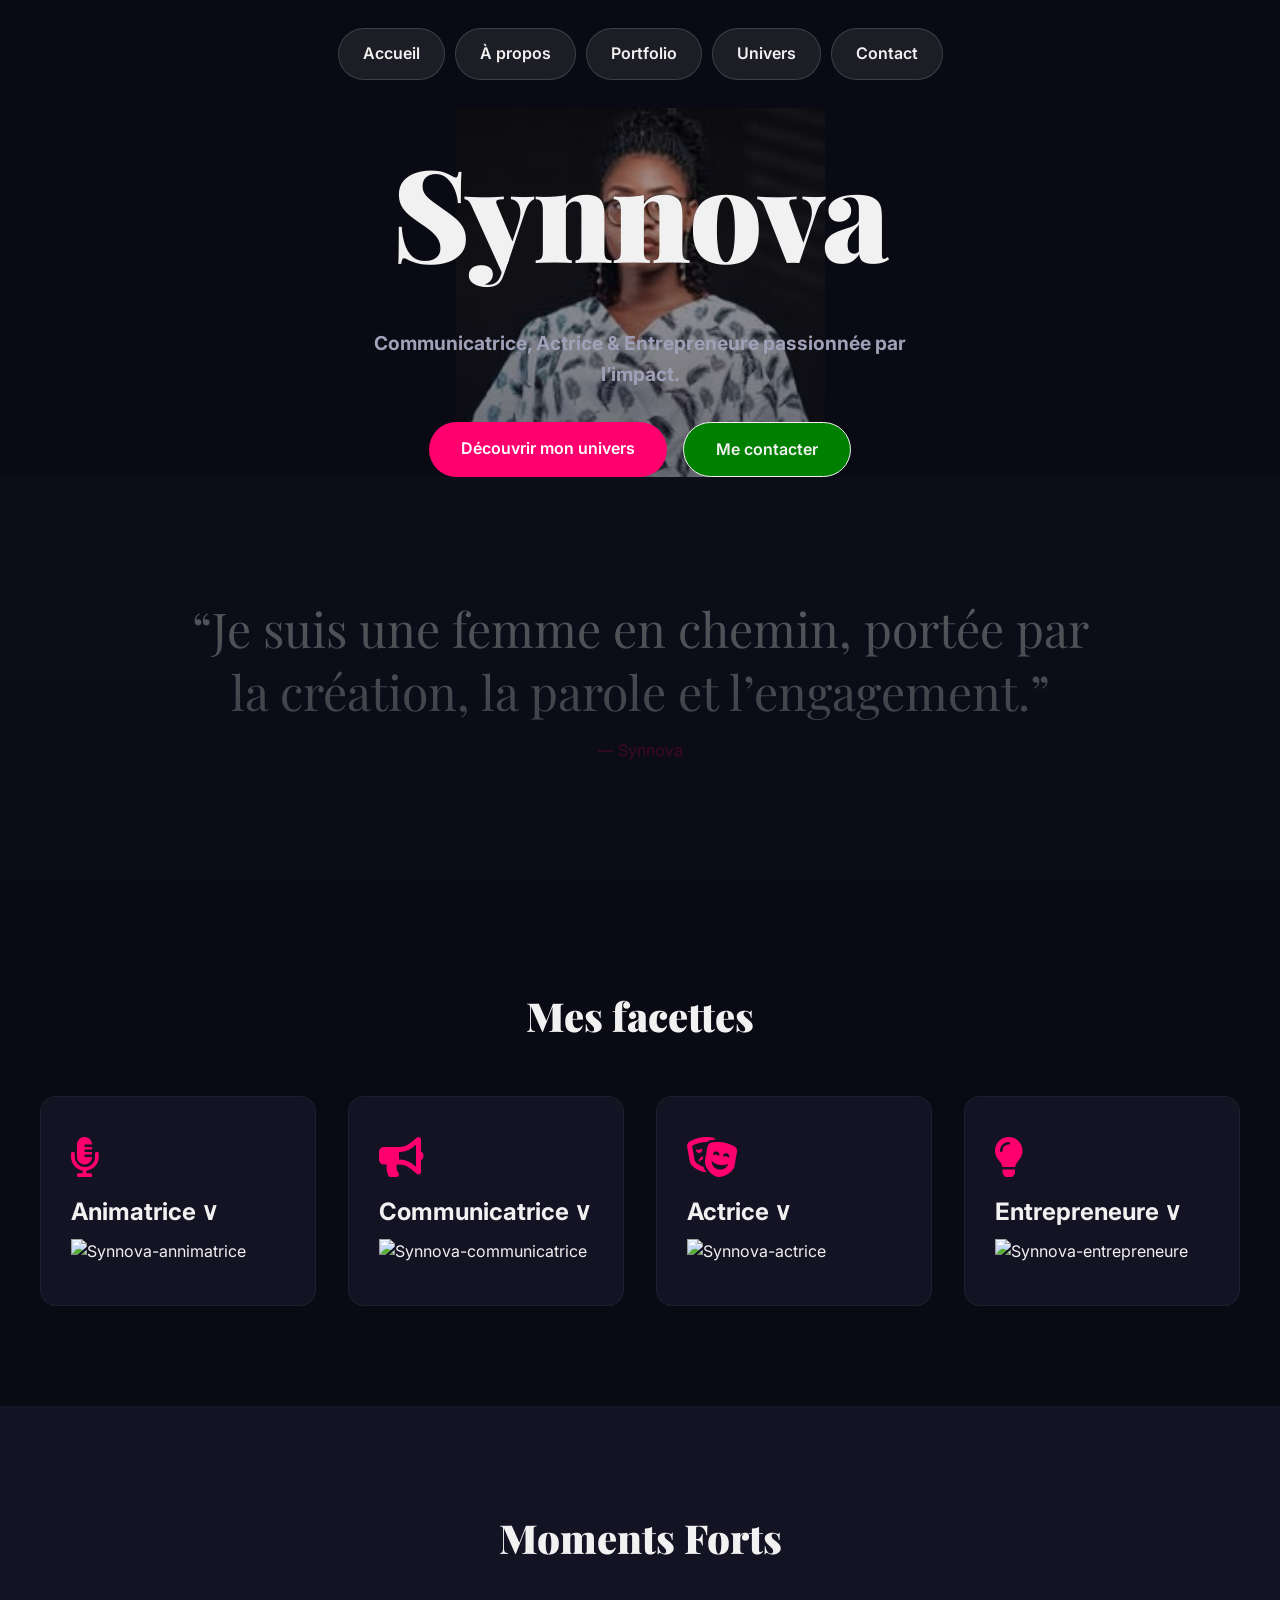
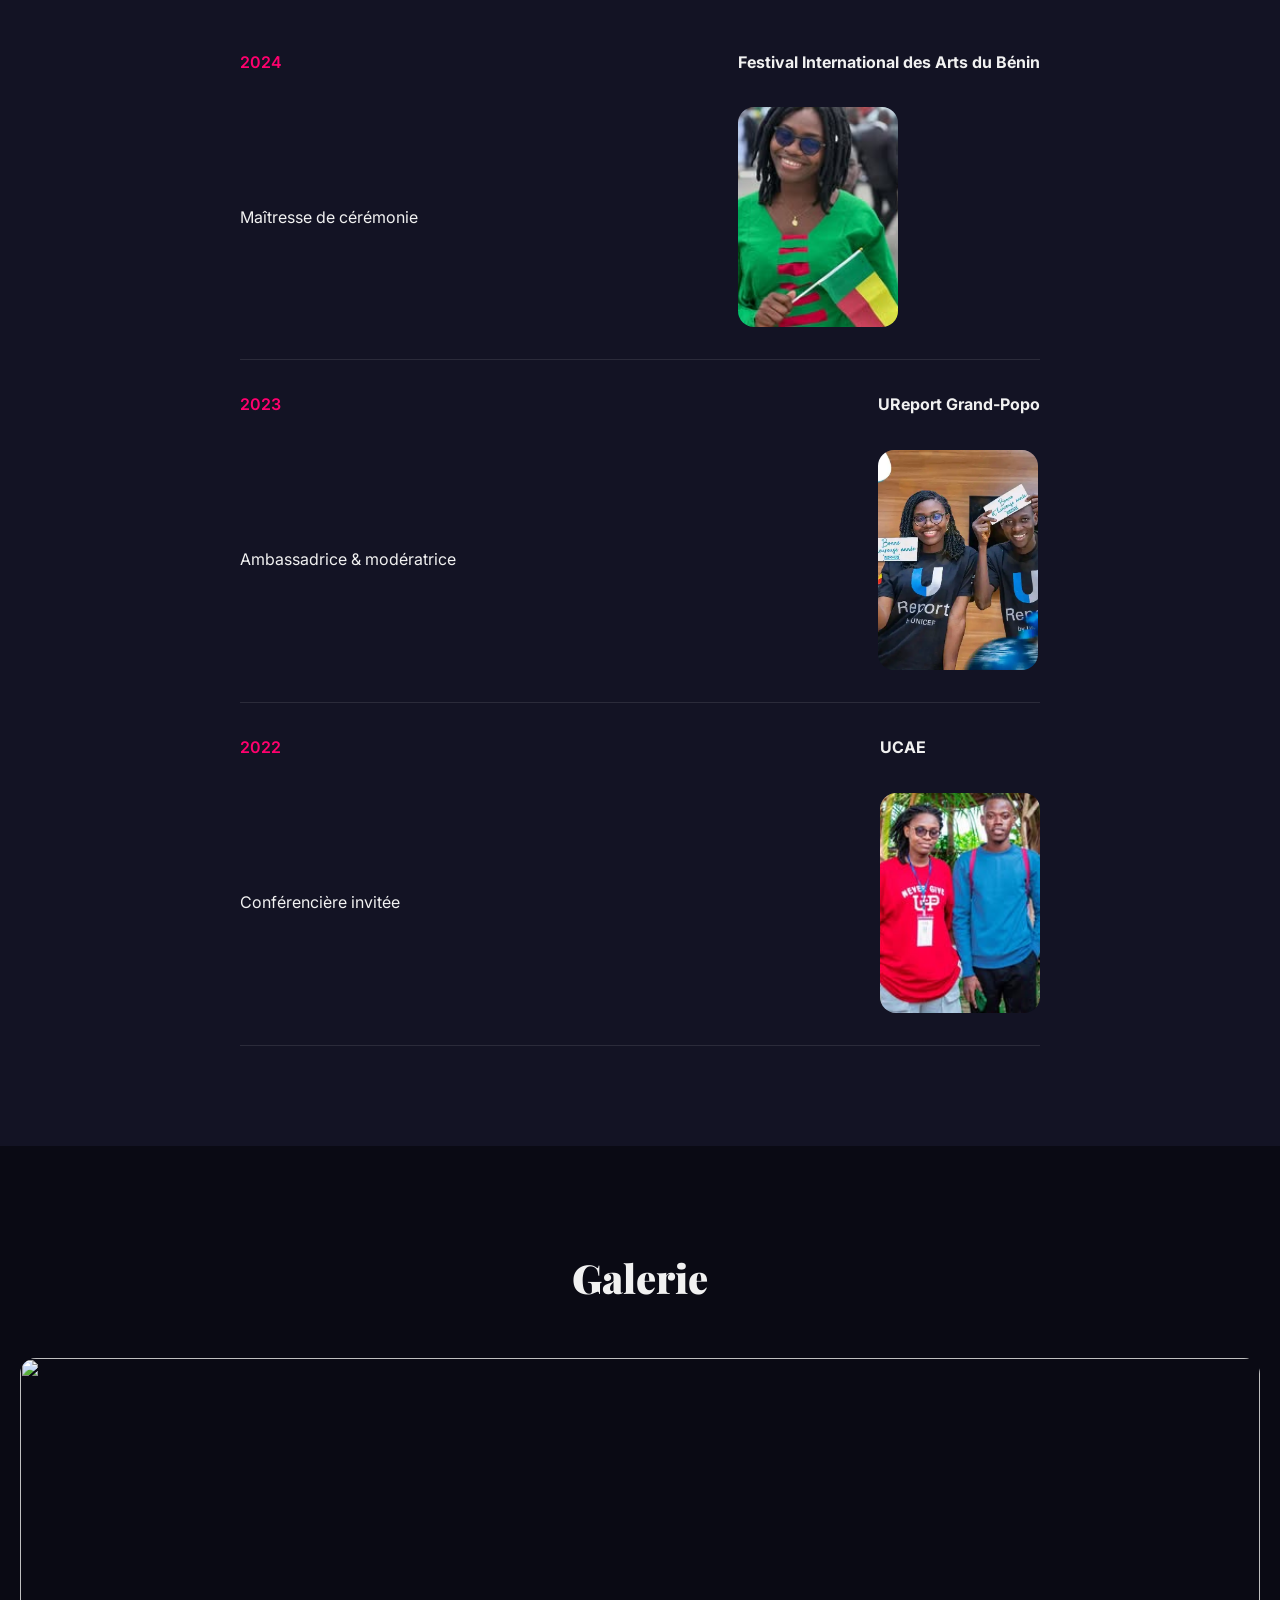
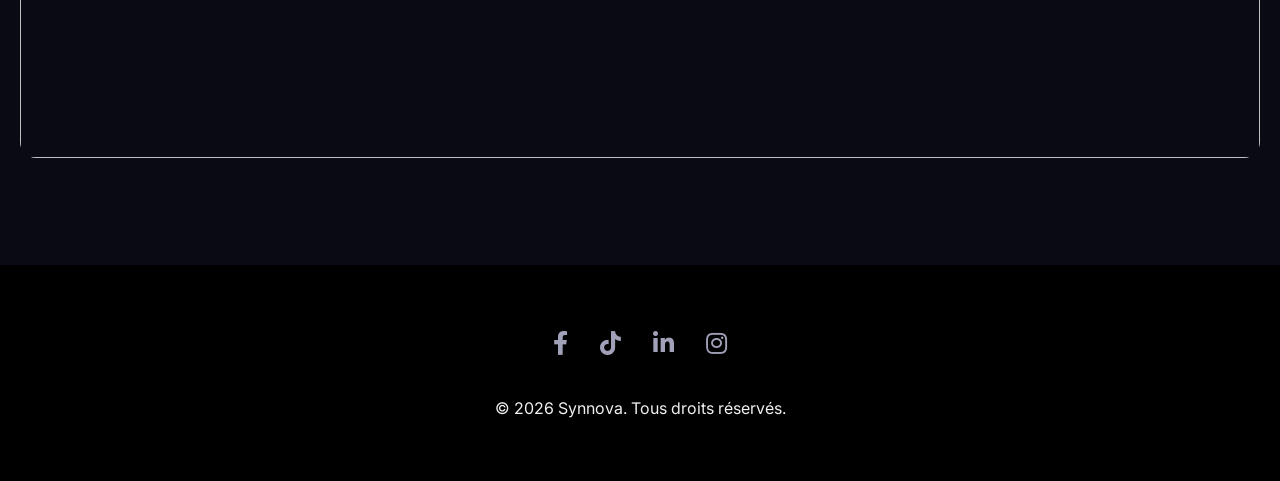
==== index.html @ b79b9e1b "dépot du site de synnova" ====
<!DOCTYPE html>
<html lang="fr">
<head>
  <meta charset="UTF-8">
  <meta name="viewport" content="width=device-width, initial-scale=1.0">
  <meta name="robots" content="index, follow" />
  <meta name="description" content="Synnova, communicatrice, actrice et entrepreneure. Animations, événements, cinéma et projets éco-responsables au Bénin." />
  <link rel="canonical" href="https://synnova.com/index.html" />
  <meta property="og:locale" content="fr_FR" />
  <meta property="og:type" content="website" />
  <meta property="og:title" content="Synnova - Accueil" />
  <meta property="og:description" content="Synnova, communicatrice, actrice et entrepreneure. Animations, événements, cinéma et projets éco-responsables au Bénin." />
  <meta property="og:url" content="https://synnova.com/index.html" />
  <meta property="og:image" content="https://synnova.com/images/6_black_dilue.jpg" />
  <meta property="og:site_name" content="Synnova" />
  <meta name="twitter:card" content="summary_large_image" />
  <meta name="twitter:title" content="Synnova - Accueil" />
  <meta name="twitter:description" content="Synnova, communicatrice, actrice et entrepreneure. Animations, événements, cinéma et projets éco-responsables au Bénin." />
  <meta name="twitter:image" content="https://synnova.com/images/6_black_dilue.jpg" />
  <title>Synnova - Accueil</title>
  <link rel="stylesheet" href="./styles/accueil.css">
  <link href="https://fonts.googleapis.com/css2?family=Playfair+Display:wght@700;900&family=Inter:wght@300;400;600&display=swap" rel="stylesheet">
  <link rel="stylesheet" href="https://cdnjs.cloudflare.com/ajax/libs/font-awesome/5.15.4/css/all.min.css">
</head>
<body class="page-accueil">

  <nav class="page-nav" aria-label="Navigation principale">
    <a href="index.html" class="nav-btn">Accueil</a>
    <a href="apropos.html" class="nav-btn">À propos</a>
    <a href="portfolio.html" class="nav-btn">Portfolio</a>
    <a href="univers.html" class="nav-btn">Univers</a>
    <a href="contact.html" class="nav-btn">Contact</a>
  </nav>

  <!-- Hero cinématique -->
  <section class="hero">
    <div class="hero-overlay"></div>
    <div class="hero-content">
      <h1 class="hero-nom">Synnova</h1>
      <p class="hero-bio"><b>Communicatrice, Actrice & Entrepreneure passionnée par l’impact.</b></p>
      <div class="hero-cta">
        <a href="#facettes" class="btn btn-primary">Découvrir mon univers</a>
        <a href="./contact.html" class="btn btn-secondary">Me contacter</a>
      </div>
    </div>
  </section>

  <!-- Citation signature -->
  <section class="citation">
    <blockquote>
      “Je suis une femme en chemin, portée par la création, la parole et l’engagement.”
    </blockquote>
    <cite>— Synnova</cite>
  </section>

  <!-- Facettes en aperçu -->
  <section class="facettes" id="facettes">
    <h2 class="section-titre">Mes facettes</h2>
    <div class="cards-container">
      <div class="card">
        <i class="fas fa-microphone-alt"></i>
        <h3 id="titre-anim">Animatrice    ∨</h3>
        <p id="para-anim"></p>
        <img id="image-anim" src="" alt="Synnova-annimatrice">
      </div>

      <div class="card">
        <i class="fas fa-bullhorn"></i>
        <h3 id="titre-com">Communicatrice    ∨</h3>
        <p id="para-com"></p>
        <img id="image-com" src="" alt="Synnova-communicatrice">
      </div>

      <div class="card">
        <i class="fas fa-theater-masks"></i>
        <h3 id="titre-actrice">Actrice     ∨</h3>
        <p id="para-actrice"></p>
        <img id="image-actrice" src="" alt="Synnova-actrice">
      </div>

      <div class="card">
        <i class="fas fa-lightbulb"></i>
        <h3 id="titre-entre">Entrepreneure    ∨</h3>
        <p id="para-entre"></p>
        <img id="image-entre" src="" alt="Synnova-entrepreneure">
      </div>
    </div>
  </section>

  <!-- Chiffres & moments forts -->
  <section class="moments">
    <h2 class="section-titre">Moments Forts</h2>
    <div class="moments-list">
      <div class="moment-item">
        <span class="moment-date">2024</span>
        <h4>Festival International des Arts du Bénin</h4>
        <p>Maîtresse de cérémonie</p>
        <img src="./images/145.jpg" alt="photo-Synnova" width="100px" height="200px">
      </div>
      <div class="moment-item">
        <span class="moment-date">2023</span>
        <h4>UReport Grand-Popo</h4>
        <p>Ambassadrice & modératrice</p>
        <img src="./images/1778773896151.webp" alt="photo-Synnova" width="100px" height="200px">
      </div>
      <div class="moment-item">
        <span class="moment-date">2022</span>
        <h4>UCAE</h4>
        <p>Conférencière invitée</p>
        <img src="./images/qsb.jpg" alt="photo-Synnova" width="100px" height="200px">
      </div>
    </div>
  </section>

  <!-- Galerie teaser -->
  <section class="galerie">
    <h2 class="section-titre">Galerie</h2>
    <img id="img-galerie" src="" alt="">
  </section>

  <!-- Footer + Réseaux sociaux -->
  <footer>
    <div class="socials">
      <a href="https://facebook.comsynnovalumiere" target="_blank"><i class="fab fa-facebook-f"></i></a>
      <a href="https://tiktok.com/@_synnova" target="_blank"><i class="fab fa-tiktok"></i></a>
      <a href="https://bj.linkedin.com/in/synnova-belvine-kybarance-tocloe" target="_blank"><i class="fab fa-linkedin-in"></i></a>
      <a href="https://instagram.com/_synnova" target="_blank"><i class="fab fa-instagram"></i></a>
    </div>
    <p>© 2026 Synnova. Tous droits réservés.</p>
  </footer>

  <script src="./scripts/accueil.js"></script>
</body>
</html>
---- styles/accueil.css ----
:root {
  --bg: #0a0a14;
  --bg-alt: #131324;
  --accent: #ff006e;
  --text: #f1f1f1;
  --text-muted: #a0a0b8;
  --vert: #008000;
}

* { margin: 0; padding: 0; box-sizing: border-box; }

html { scroll-behavior: smooth; }

body {
  background: var(--bg);
  color: var(--text);
  font-family: 'Inter', sans-serif;
  line-height: 1.6;
}

.section-titre {
  font-family: 'Playfair Display', serif;
  font-size: 2.5rem;
  text-align: center;
  margin-bottom: 3rem;
  font-weight: 900;
}

/* HERO */
.hero {
  height: auto;
  margin-top: 20px;
  background: url('../images/sy.jpg') center/contain;
  background-repeat: no-repeat;
  background-color: #0a0a14;
  display: flex;
  align-items: center;
  justify-content: center;
  text-align: center;
}

.hero-overlay {
  position: absolute;
  inset: 0;
  background: linear-gradient(180deg, rgba(10,10,20,0.2) 0%, rgba(10,10,20,0.9) 100%);
}

.hero-content {
  position: relative;
  z-index: 2;
  padding: 0 20px;
  animation: fadeUp 1s ease-out;
}

.hero-nom {
  font-family: 'Playfair Display', serif;
  font-size: clamp(3rem, 10vw, 8rem);
  font-weight: 900;
  letter-spacing: -2px;
  margin-bottom: 1rem;
}

.hero-bio {
  font-size: 1.2rem;
  color: var(--text-muted);
  max-width: 600px;
  margin: 0 auto 2rem;
}

.hero-cta { display: flex; gap: 1rem; justify-content: center; flex-wrap: wrap; }

.btn {
  padding: 14px 32px;
  border-radius: 50px;
  text-decoration: none;
  font-weight: 600;
  transition: all 0.3s ease;
}

.btn-primary { background: var(--accent); color: white; }
.btn-primary:hover { transform: translateY(-3px); box-shadow: 0 10px 20px rgba(255,0,110,0.3); }
.btn-secondary { background: var(--vert); border: 1px solid var(--text); color: var(--text); }
.btn-secondary:hover { background: var(--text); color: var(--bg); }

.page-nav {
  display: flex;
  flex-wrap: wrap;
  gap: 10px;
  justify-content: center;
  margin: 28px auto;
  padding: 0 16px;
  position: relative;
  z-index: 10;
}
.nav-btn {
  display: inline-flex;
  align-items: center;
  justify-content: center;
  padding: 12px 24px;
  border-radius: 999px;
  font-weight: 600;
  text-decoration: none;
  color: var(--text);
  background: rgba(255,255,255,.08);
  border: 1px solid rgba(255,255,255,.15);
  transition: transform .2s ease, background .2s ease, color .2s ease;
  cursor: pointer;
}
.nav-btn:hover { transform: translateY(-2px); background: rgba(255,255,255,.16); }

/* CITATION */
.citation {
  padding: 120px 20px;
  background: var(--bg-alt);
  text-align: center;
}

.citation blockquote {
  font-family: 'Playfair Display', serif;
  font-size: clamp(1.8rem, 4vw, 3rem);
  max-width: 900px;
  margin: 0 auto 1rem;
  line-height: 1.3;
}

.citation cite { color: var(--accent); font-style: normal; }

/* FACETTES */
.facettes { padding: 100px 20px; }

.cards-container {
  display: grid;
  grid-template-columns: repeat(auto-fit, minmax(250px, 1fr));
  gap: 2rem;
  max-width: 1200px;
  margin: 0 auto;
}

.card {
  display: flex;
  flex-direction: column;
  background: var(--bg-alt);
  padding: 40px 30px;
  border-radius: 16px;
  text-decoration: none;
  color: var(--text);
  border: 1px solid rgba(255,255,255,0.05);
  transition: all 0.3s ease;
}

.card:hover {
  transform: translateY(-10px);
  border-color: var(--accent);
  box-shadow: 0 20px 40px rgba(0,0,0,0.4);
}

.card i { font-size: 2.5rem; color: var(--accent); margin-bottom: 1rem; }
.card h3 { font-size: 1.5rem; margin-bottom: 0.5rem; }
.card p { color: var(--text-muted); }

/* MOMENTS FORTS */
.moments { padding: 100px 20px; background: var(--bg-alt); }

.moments-list { max-width: 800px; margin: 0 auto; }

.moment-item {
  display: grid;
  grid-template-columns: minmax(0, 1fr) auto;
  gap: 2rem;
  align-items: center;
  padding: 2rem 0;
  border-bottom: 1px solid rgba(255,255,255,0.1);
}

.moment-item img {
  width: 160px;
  height: 220px;
  object-fit: cover;
  border-radius: 16px;
}

.moment-date { color: var(--accent); font-weight: 600; }

/* GALERIE */
.galerie {
  padding: 100px 20px;
  text-align: center;
  overflow: hidden;
}

#img-galerie {
  width : 100%;
  height: 400px;
  object-fit: contain;
  
  border-radius: 16px;
}

/* FOOTER */
footer {
  padding: 60px 20px;
  text-align: center;
  background: #000;
}

.socials { display: flex; gap: 2rem; justify-content: center; margin-bottom: 2rem; }
.socials a { color: var(--text-muted); font-size: 1.5rem; transition: color 0.3s; }
.socials a:hover { color: var(--accent); }

/* ANIMATIONS */
@keyframes fadeUp {
  from { opacity: 0; transform: translateY(30px); }
  to { opacity: 1; transform: translateY(0); }
}

@keyframes bounce {
  0%, 20%, 50%, 80%, 100% { transform: translateX(-50%) translateY(0); }
  40% { transform: translateX(-50%) translateY(-10px); }
  60% { transform: translateX(-50%) translateY(-5px); }
}

/* RESPONSIVE */
@media (max-width: 768px) {
  .moment-item { grid-template-columns: 1fr; gap: 0.5rem; }
  .hero-cta { flex-direction: column; align-items: center; }
}
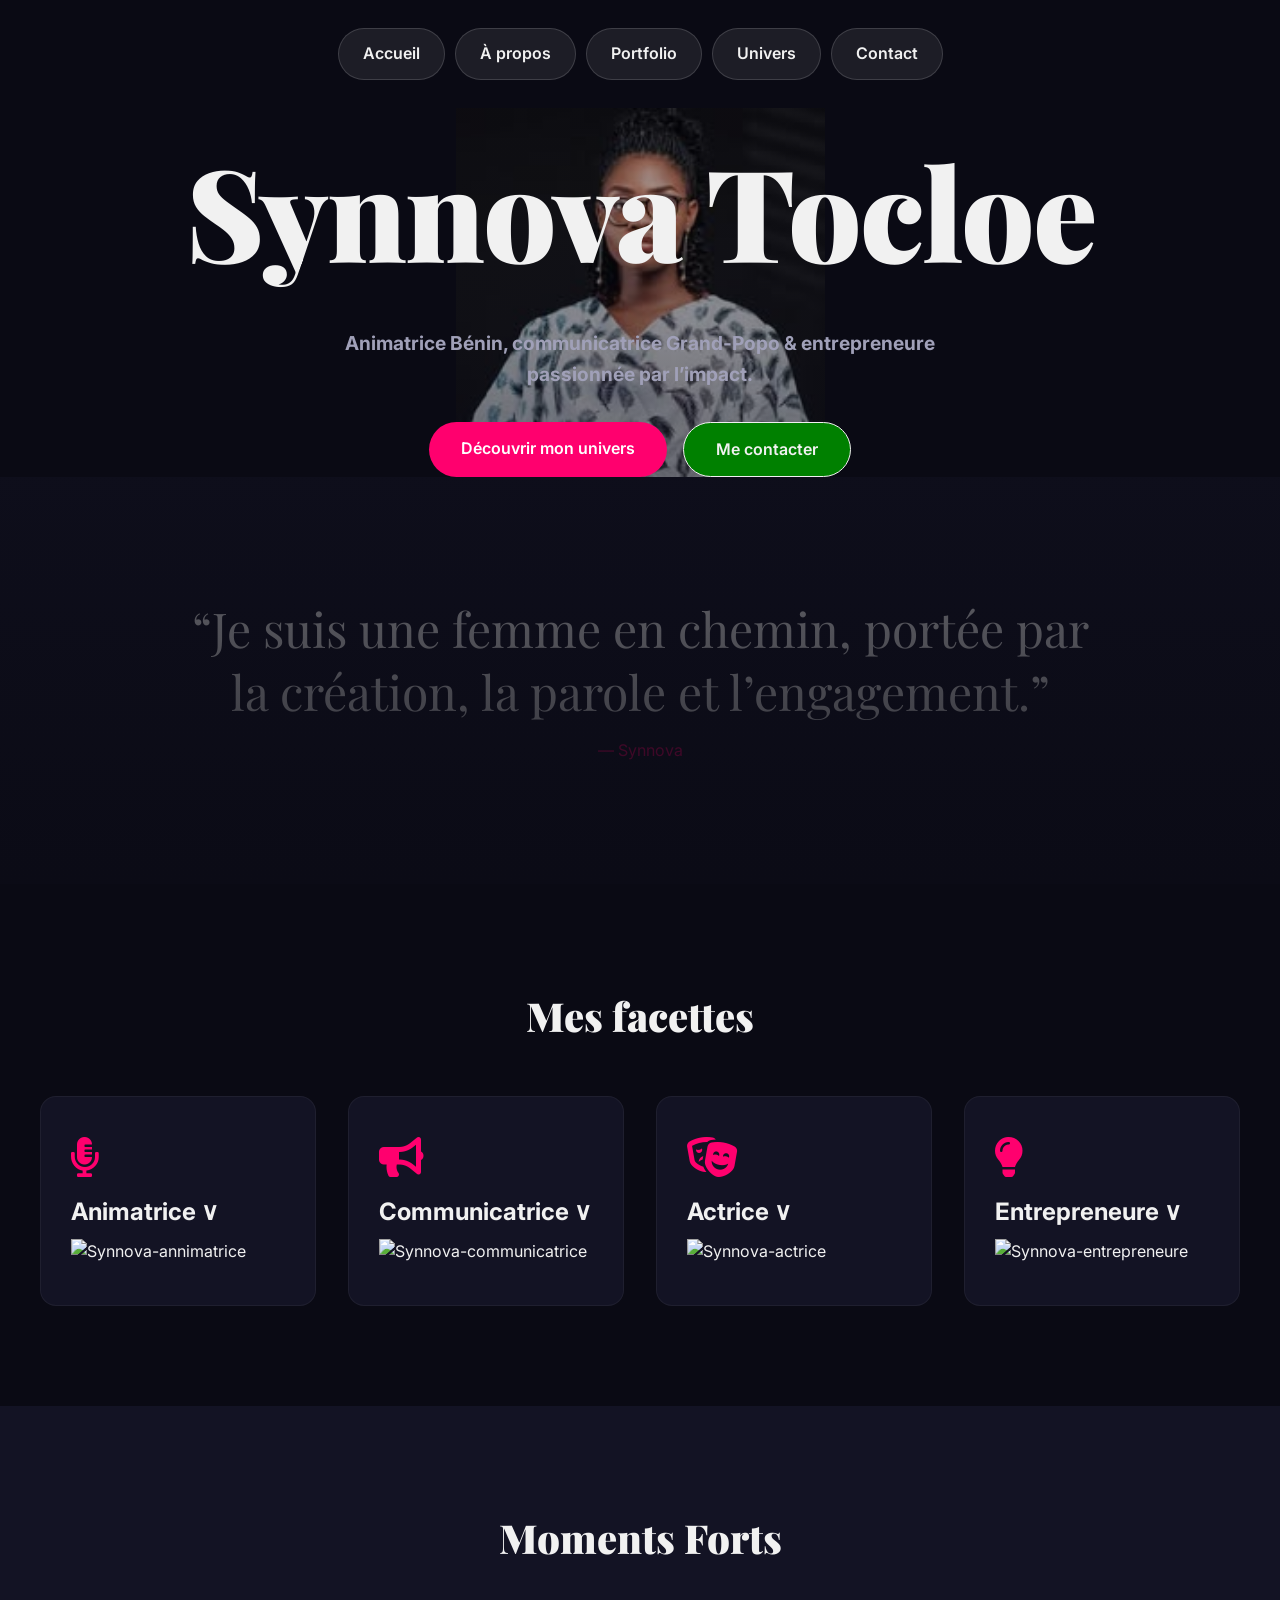
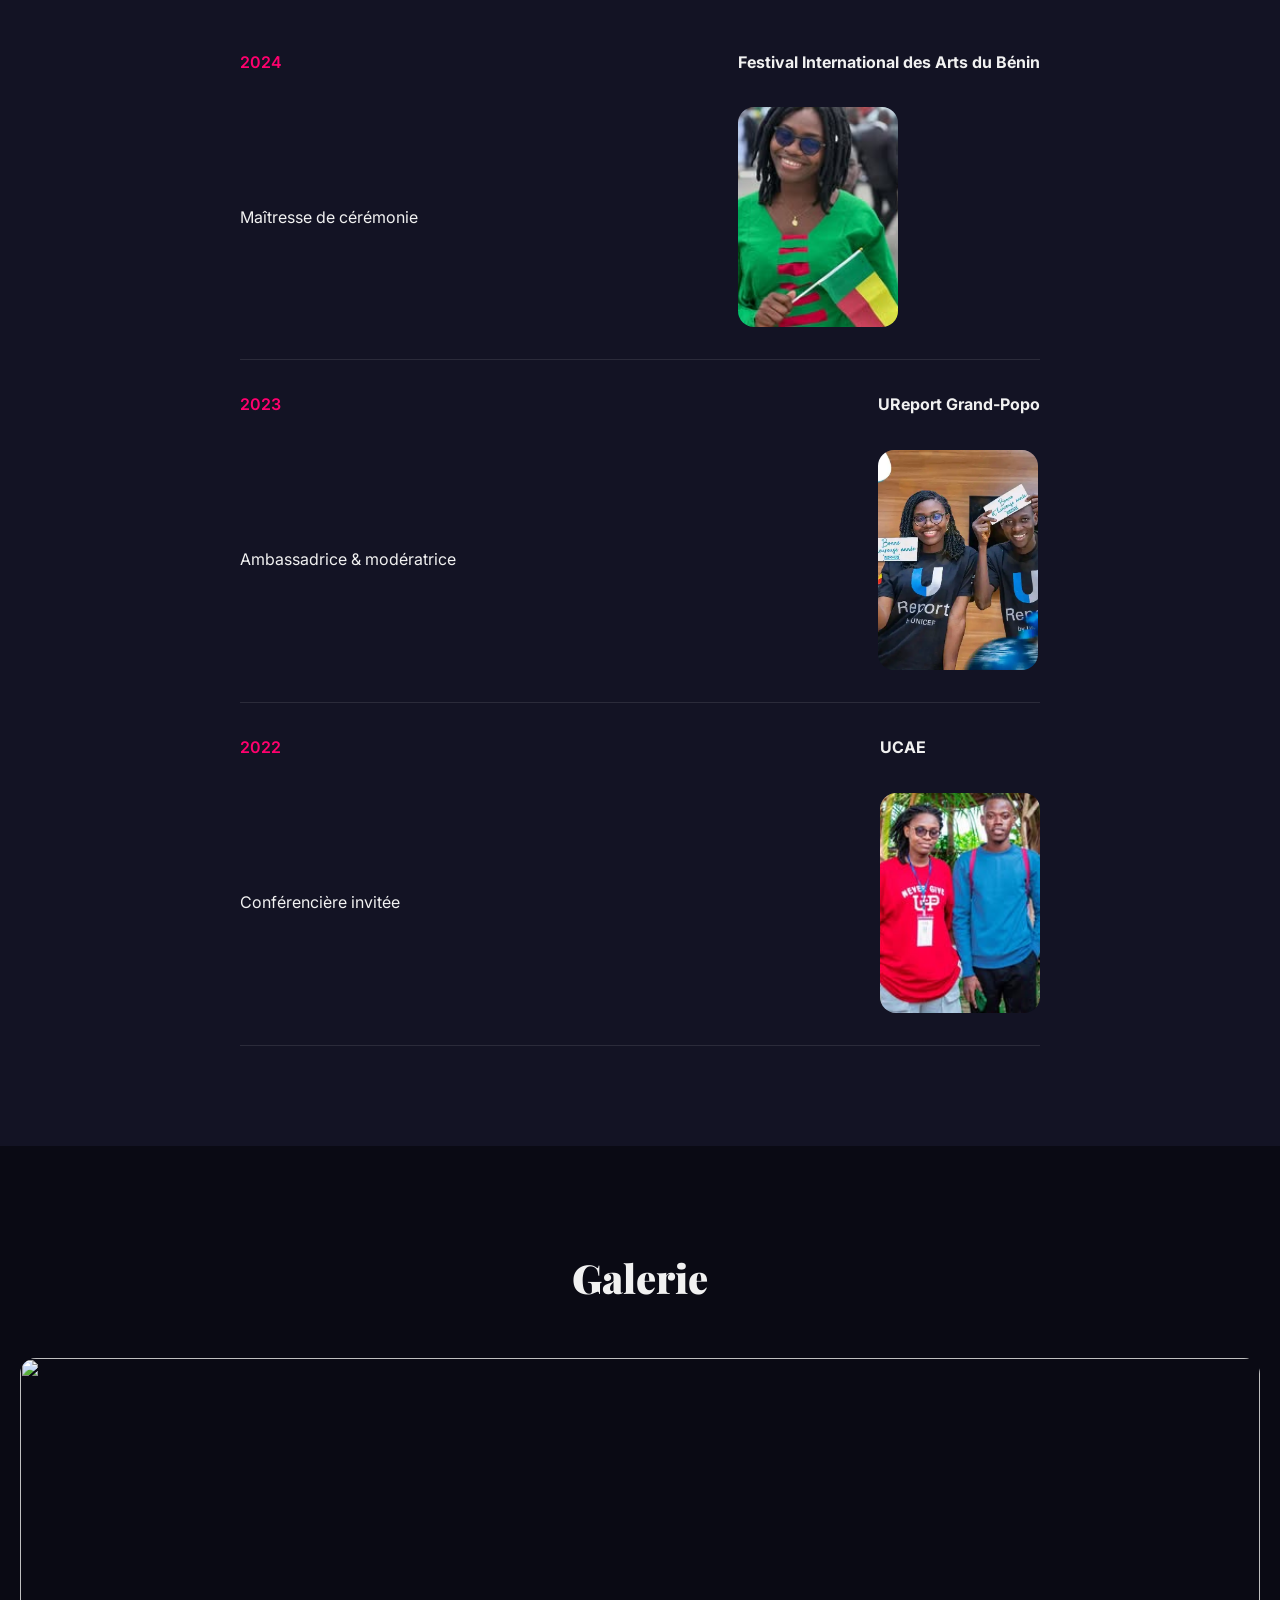
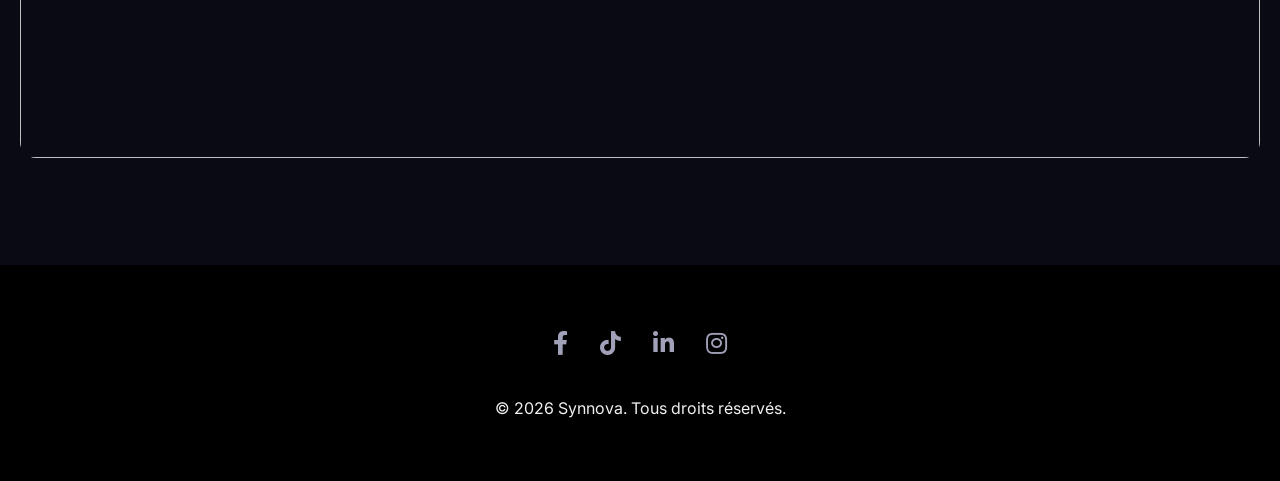
==== commit 5c83a32f: "première mise à jour des fichiers" ====
--- a/index.html
+++ b/index.html
@@ -4,20 +4,20 @@
   <meta charset="UTF-8">
   <meta name="viewport" content="width=device-width, initial-scale=1.0">
   <meta name="robots" content="index, follow" />
-  <meta name="description" content="Synnova, communicatrice, actrice et entrepreneure. Animations, événements, cinéma et projets éco-responsables au Bénin." />
+  <meta name="description" content="Synnova Tocloe, animatrice Bénin et communicatrice Grand-Popo. Animations, événements, cinéma et projets éco-responsables au Bénin." />
   <link rel="canonical" href="https://synnova.com/index.html" />
   <meta property="og:locale" content="fr_FR" />
   <meta property="og:type" content="website" />
-  <meta property="og:title" content="Synnova - Accueil" />
-  <meta property="og:description" content="Synnova, communicatrice, actrice et entrepreneure. Animations, événements, cinéma et projets éco-responsables au Bénin." />
+  <meta property="og:title" content="Synnova Tocloe - Animatrice Bénin" />
+  <meta property="og:description" content="Synnova Tocloe, animatrice Bénin et communicatrice Grand-Popo. Animations, événements, cinéma et projets éco-responsables au Bénin." />
   <meta property="og:url" content="https://synnova.com/index.html" />
   <meta property="og:image" content="https://synnova.com/images/6_black_dilue.jpg" />
   <meta property="og:site_name" content="Synnova" />
   <meta name="twitter:card" content="summary_large_image" />
-  <meta name="twitter:title" content="Synnova - Accueil" />
-  <meta name="twitter:description" content="Synnova, communicatrice, actrice et entrepreneure. Animations, événements, cinéma et projets éco-responsables au Bénin." />
+  <meta name="twitter:title" content="Synnova Tocloe - Animatrice Bénin" />
+  <meta name="twitter:description" content="Synnova Tocloe, animatrice Bénin et communicatrice Grand-Popo. Animations, événements, cinéma et projets éco-responsables au Bénin." />
   <meta name="twitter:image" content="https://synnova.com/images/6_black_dilue.jpg" />
-  <title>Synnova - Accueil</title>
+  <title>Synnova Tocloe - Animatrice Bénin</title>
   <link rel="stylesheet" href="./styles/accueil.css">
   <link href="https://fonts.googleapis.com/css2?family=Playfair+Display:wght@700;900&family=Inter:wght@300;400;600&display=swap" rel="stylesheet">
   <link rel="stylesheet" href="https://cdnjs.cloudflare.com/ajax/libs/font-awesome/5.15.4/css/all.min.css">
@@ -36,8 +36,8 @@
   <section class="hero">
     <div class="hero-overlay"></div>
     <div class="hero-content">
-      <h1 class="hero-nom">Synnova</h1>
-      <p class="hero-bio"><b>Communicatrice, Actrice & Entrepreneure passionnée par l’impact.</b></p>
+      <h1 class="hero-nom">Synnova Tocloe</h1>
+      <p class="hero-bio"><b>Animatrice Bénin, communicatrice Grand-Popo & entrepreneure passionnée par l’impact.</b></p>
       <div class="hero-cta">
         <a href="#facettes" class="btn btn-primary">Découvrir mon univers</a>
         <a href="./contact.html" class="btn btn-secondary">Me contacter</a>
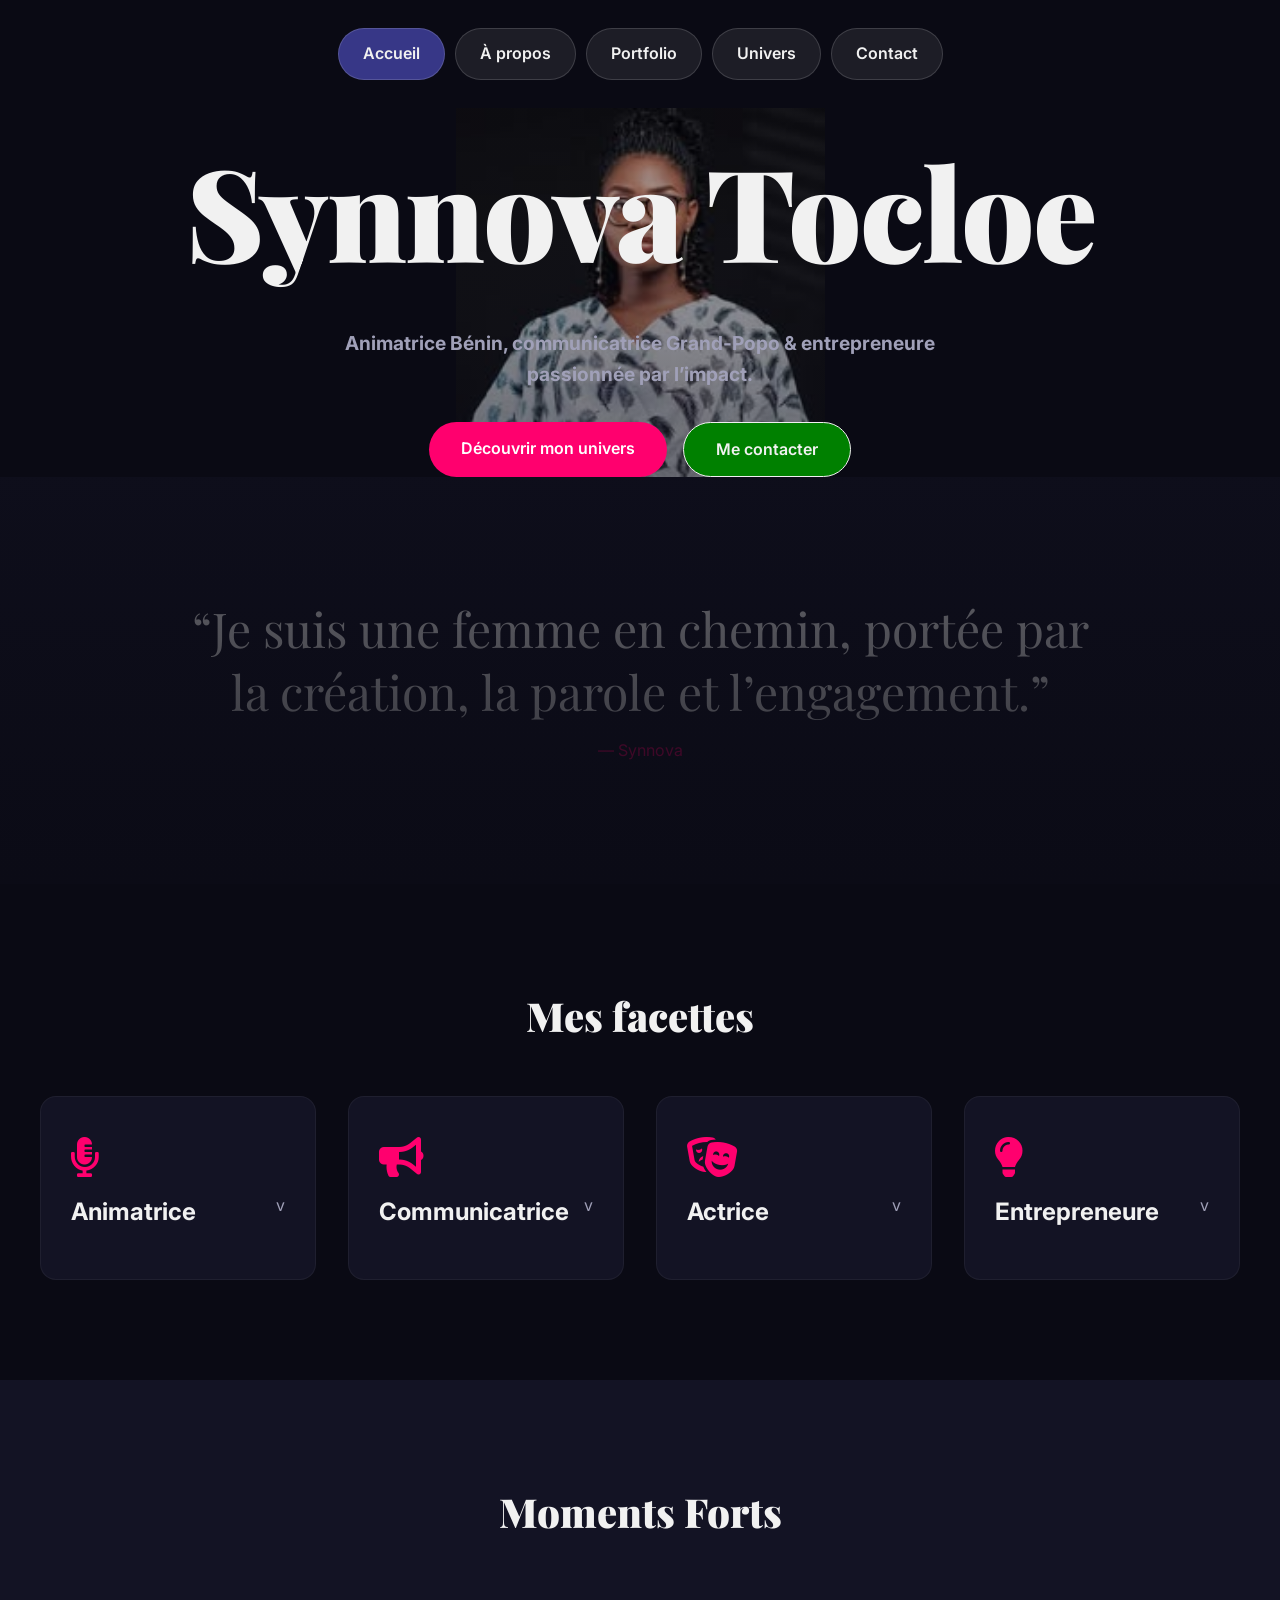
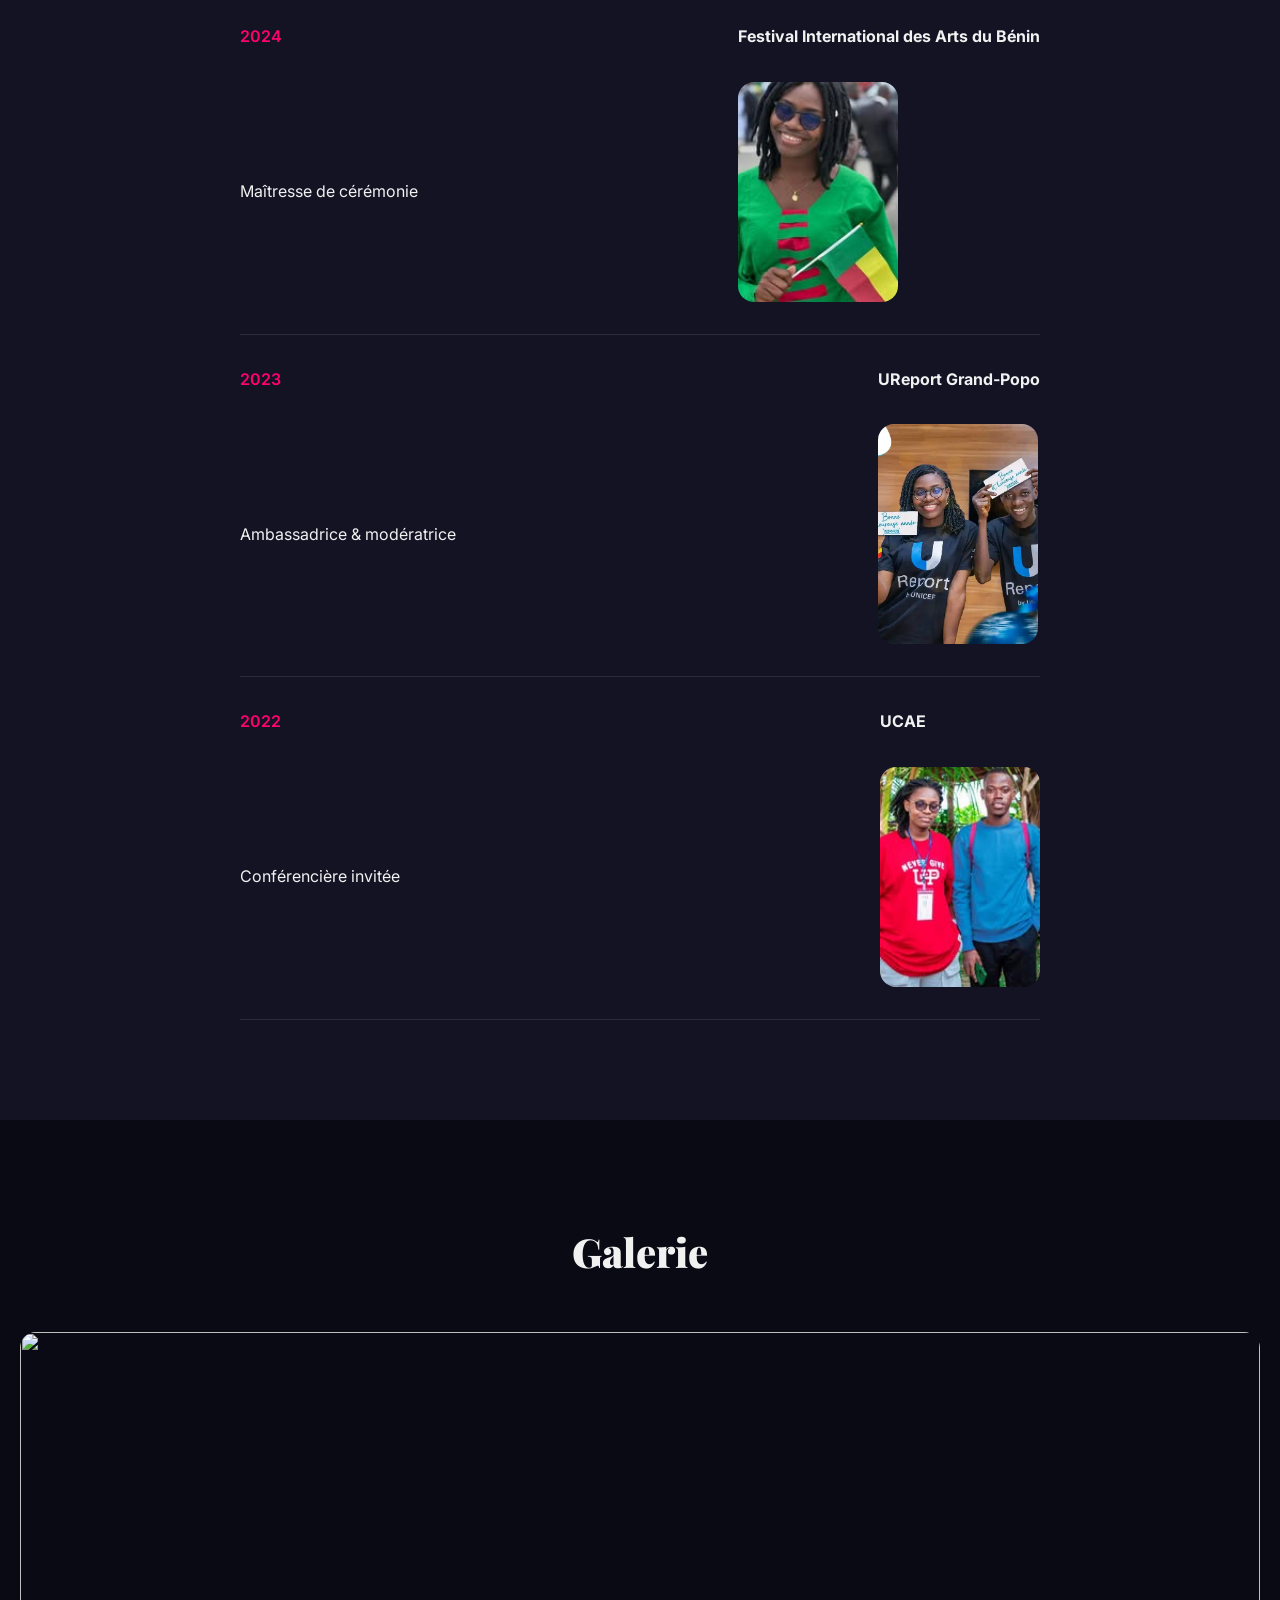
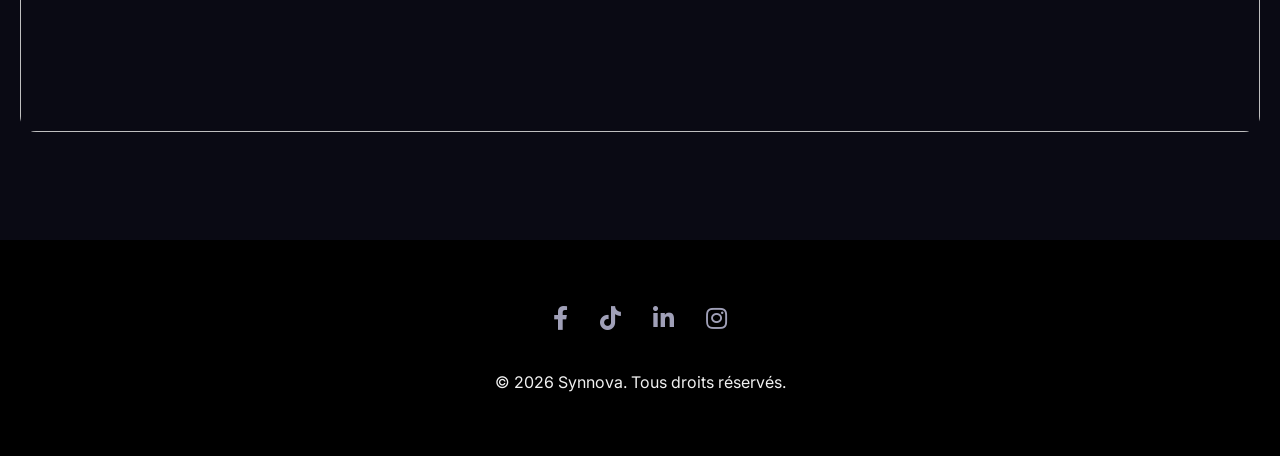
==== commit 8291a70d: "Nouvelle mise à jour" ====
--- a/index.html
+++ b/index.html
@@ -4,20 +4,20 @@
   <meta charset="UTF-8">
   <meta name="viewport" content="width=device-width, initial-scale=1.0">
   <meta name="robots" content="index, follow" />
-  <meta name="description" content="Synnova Tocloe, animatrice Bénin et communicatrice Grand-Popo. Animations, événements, cinéma et projets éco-responsables au Bénin." />
-  <link rel="canonical" href="https://synnova.com/index.html" />
+  <meta name="description" content="Synnova Tocloe" />
+  <link rel="canonical" href="https://synnovatocloe.netlify.app/index.html" />
   <meta property="og:locale" content="fr_FR" />
   <meta property="og:type" content="website" />
   <meta property="og:title" content="Synnova Tocloe - Animatrice Bénin" />
   <meta property="og:description" content="Synnova Tocloe, animatrice Bénin et communicatrice Grand-Popo. Animations, événements, cinéma et projets éco-responsables au Bénin." />
-  <meta property="og:url" content="https://synnova.com/index.html" />
-  <meta property="og:image" content="https://synnova.com/images/6_black_dilue.jpg" />
+  <meta property="og:url" content="https://synnovatocloe.netlify.app/index.html" />
+  <meta property="og:image" content="https://synnovatocloe.netlify.app/images/sy.jpg" />
   <meta property="og:site_name" content="Synnova" />
   <meta name="twitter:card" content="summary_large_image" />
   <meta name="twitter:title" content="Synnova Tocloe - Animatrice Bénin" />
   <meta name="twitter:description" content="Synnova Tocloe, animatrice Bénin et communicatrice Grand-Popo. Animations, événements, cinéma et projets éco-responsables au Bénin." />
-  <meta name="twitter:image" content="https://synnova.com/images/6_black_dilue.jpg" />
-  <title>Synnova Tocloe - Animatrice Bénin</title>
+  <meta name="twitter:image" content="https://synnovatocloe.netlify.app/images/sy.jpg" />
+  <title>Synnova Tocloe, Animatrice Bénin</title>
   <link rel="stylesheet" href="./styles/accueil.css">
   <link href="https://fonts.googleapis.com/css2?family=Playfair+Display:wght@700;900&family=Inter:wght@300;400;600&display=swap" rel="stylesheet">
   <link rel="stylesheet" href="https://cdnjs.cloudflare.com/ajax/libs/font-awesome/5.15.4/css/all.min.css">
@@ -25,7 +25,7 @@
 <body class="page-accueil">
 
   <nav class="page-nav" aria-label="Navigation principale">
-    <a href="index.html" class="nav-btn">Accueil</a>
+    <a href="index.html" class="nav-btn acc">Accueil</a>
     <a href="apropos.html" class="nav-btn">À propos</a>
     <a href="portfolio.html" class="nav-btn">Portfolio</a>
     <a href="univers.html" class="nav-btn">Univers</a>
@@ -59,30 +59,42 @@
     <div class="cards-container">
       <div class="card">
         <i class="fas fa-microphone-alt"></i>
-        <h3 id="titre-anim">Animatrice    ∨</h3>
+        <div class="cont">
+          <h3  class="coont1">Animatrice</h3>
+          <p class="cont2" id="titre-anim" >v</p>
+        </div>
         <p id="para-anim"></p>
-        <img id="image-anim" src="" alt="Synnova-annimatrice">
+        <img id="image-anim" src="" alt="Synnova-annimatrice" class="img">
       </div>
 
       <div class="card">
         <i class="fas fa-bullhorn"></i>
-        <h3 id="titre-com">Communicatrice    ∨</h3>
+        <div class="cont">
+          <h3  class="coont1">Communicatrice</h3>
+          <p class="cont2" id="titre-com" >v</p>
+        </div>
         <p id="para-com"></p>
-        <img id="image-com" src="" alt="Synnova-communicatrice">
+        <img id="image-com" src="" alt="Synnova-communicatrice" class="img">
       </div>
 
       <div class="card">
         <i class="fas fa-theater-masks"></i>
-        <h3 id="titre-actrice">Actrice     ∨</h3>
+        <div class="cont">
+          <h3  class="coont1">Actrice</h3>
+          <p class="cont2" id="titre-actrice" >v</p>
+        </div>
         <p id="para-actrice"></p>
-        <img id="image-actrice" src="" alt="Synnova-actrice">
+        <img id="image-actrice" src="" alt="Synnova-actrice" class="img">
       </div>
 
       <div class="card">
         <i class="fas fa-lightbulb"></i>
-        <h3 id="titre-entre">Entrepreneure    ∨</h3>
+        <div class="cont">
+          <h3  class="coont1">Entrepreneure</h3>
+          <p class="cont2" id="titre-entre" >v</p>
+        </div>
         <p id="para-entre"></p>
-        <img id="image-entre" src="" alt="Synnova-entrepreneure">
+        <img id="image-entre" src="" alt="Synnova-entrepreneure" class="img">
       </div>
     </div>
   </section>
--- a/styles/accueil.css
+++ b/styles/accueil.css
@@ -106,6 +106,11 @@
   transition: transform .2s ease, background .2s ease, color .2s ease;
   cursor: pointer;
 }
+
+.acc{
+  background-color: rgb(55, 55, 135);
+}
+
 .nav-btn:hover { transform: translateY(-2px); background: rgba(255,255,255,.16); }
 
 /* CITATION */
@@ -225,4 +230,15 @@
   .hero-cta { flex-direction: column; align-items: center; }
 }
 
-
+.cont{
+  display: inline-flex;
+  justify-content: space-between;
+}
+
+.cont2:hover{
+  cursor: pointer;
+}
+
+.img{
+  display:none;
+}
